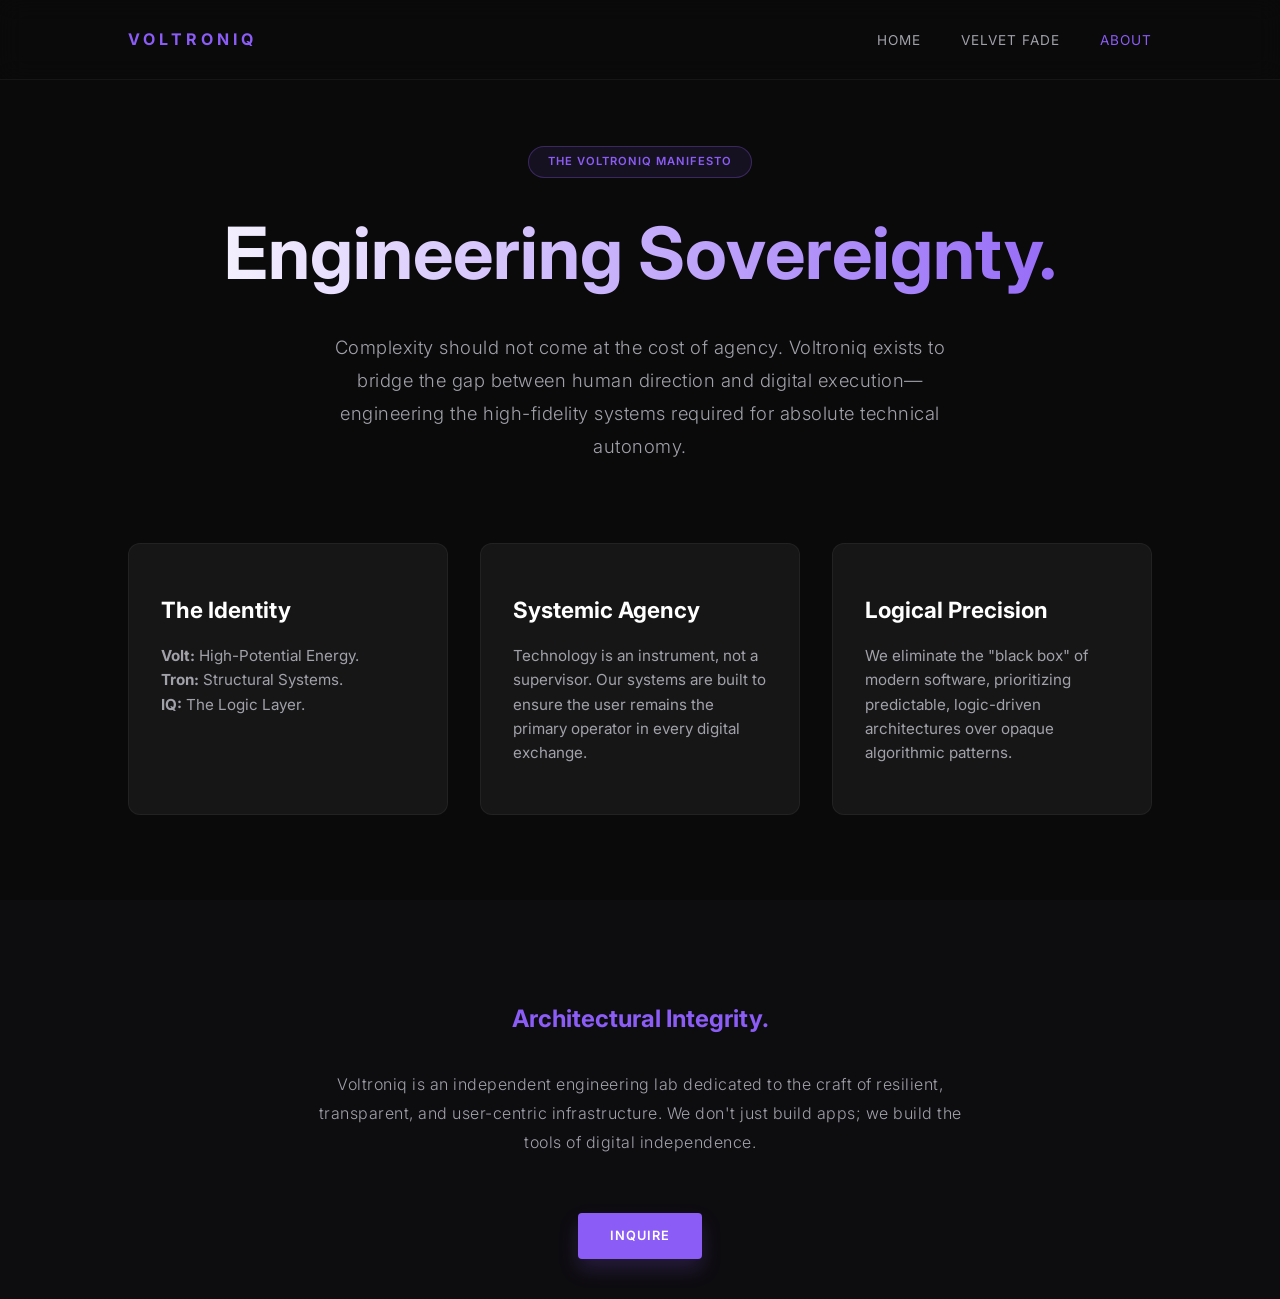
==== about.html @ 8478ec0f "changes to text mission and added about" ====
<!DOCTYPE html>
<html lang="en">
<head>
    <meta charset="UTF-8">
    <meta name="viewport" content="width=device-width, initial-scale=1.0">
    <title>About | Voltroniq</title>
    <link rel="stylesheet" href="style.css">
    <link href="https://fonts.googleapis.com/css2?family=Inter:wght@300;400;700&display=swap" rel="stylesheet">
</head>
<body>
    <nav class="navbar">
        <div class="logo">VOLTRONIQ</div>
        <ul class="nav-links">
            <li><a href="index.html">Home</a></li>
            <li><a href="VelvetFade.html">Velvet Fade</a></li>
            <li><a href="about.html" class="active">About</a></li>
        </ul>
    </nav>

    <header class="app-hero">
        <div class="container">
            <div class="badge">The Voltroniq Manifesto</div>
            <h1>Engineering Sovereignty.</h1>
            <p class="mission-text">
                Complexity should not come at the cost of agency. Voltroniq exists to bridge the gap 
                between human direction and digital execution—engineering the high-fidelity systems 
                required for absolute technical autonomy.
            </p>

            <div class="features-grid">
                <div class="feature-card">
                    <h3>The Identity</h3>
                    <p>
                        <strong>Volt:</strong> High-Potential Energy.<br>
                        <strong>Tron:</strong> Structural Systems.<br>
                        <strong>IQ:</strong> The Logic Layer.
                    </p>
                </div>
                <div class="feature-card">
                    <h3>Systemic Agency</h3>
                    <p>Technology is an instrument, not a supervisor. Our systems are built to ensure the user remains the primary operator in every digital exchange.</p>
                </div>
                <div class="feature-card">
                    <h3>Logical Precision</h3>
                    <p>We eliminate the "black box" of modern software, prioritizing predictable, logic-driven architectures over opaque algorithmic patterns.</p>
                </div>
            </div>
        </div>
    </header>

    <section class="hero" style="min-height: 40vh; background: rgba(139, 92, 246, 0.02);">
        <div class="hero-content">
            <h2 style="margin-bottom: 2rem; color: var(--accent);">Architectural Integrity.</h2>
            <p class="mission-text" style="font-size: 1rem;">
                Voltroniq is an independent engineering lab dedicated to the craft of 
                resilient, transparent, and user-centric infrastructure. 
                We don't just build apps; we build the tools of digital independence.
            </p>
            <a href="mailto:contact@voltroniq.com" class="cta-button" style="padding: 0.8rem 2rem; font-size: 0.8rem;">Inquire</a>
        </div>
    </section>

    <script src="script.js"></script>
</body>
</html>
---- style.css ----
/* VOLTRONIQ CORE STYLESHEET 
    Aesthetic: Dark Mode Tech / Velvet Modern
*/

:root {
    --bg: #0a0a0a;
    --card-bg: #161616;
    --accent: #8b5cf6; /* Velvet Purple */
    --text-main: #ffffff;
    --text-dim: #a1a1aa;
    --nav-height: 80px;
}

* {
    margin: 0;
    padding: 0;
    box-sizing: border-box;
}

body {
    font-family: 'Inter', -apple-system, BlinkMacSystemFont, sans-serif;
    background-color: var(--bg);
    color: var(--text-main);
    line-height: 1.6;
    overflow-x: hidden;
}

/* --- NAVIGATION --- */
.navbar {
    display: flex;
    justify-content: space-between;
    align-items: center;
    padding: 0 10%;
    height: var(--nav-height);
    background: rgba(10, 10, 10, 0.8);
    backdrop-filter: blur(12px);
    -webkit-backdrop-filter: blur(12px);
    position: fixed;
    top: 0;
    width: 100%;
    z-index: 1000;
    border-bottom: 1px solid rgba(255, 255, 255, 0.05);
}

.logo {
    font-weight: 700;
    letter-spacing: 4px;
    color: var(--accent);
    text-transform: uppercase;
}

.nav-links {
    display: flex;
    list-style: none;
}

.nav-links li {
    margin-left: 2.5rem;
}

.nav-links a {
    text-decoration: none;
    color: var(--text-dim);
    transition: 0.3s cubic-bezier(0.4, 0, 0.2, 1);
    font-size: 0.85rem;
    text-transform: uppercase;
    letter-spacing: 1px;
}

.nav-links a:hover, .nav-links a.active {
    color: var(--accent);
}

/* --- HERO & LAYOUT --- */
.hero, .app-hero {
    min-height: 100vh;
    display: flex;
    flex-direction: column;
    align-items: center;
    justify-content: center;
    text-align: center;
    padding: 100px 10% 40px 10%;
}

.hero-content {
    max-width: 900px;
    display: flex;
    flex-direction: column;
    align-items: center;
}

/* --- TYPOGRAPHY --- */
h1 {
    font-size: clamp(2.5rem, 8vw, 4.5rem);
    margin-bottom: 1.5rem;
    font-weight: 700;

    line-height: 1.2;
    padding-bottom: 10px;
    overflow: visible;

    background: linear-gradient(to right, #ffffff, var(--accent));
    -webkit-background-clip: text;
    background-clip: text;
    -webkit-text-fill-color: transparent;
    color: transparent;
}

.mission-text {
    max-width: 650px;
    font-size: 1.15rem;
    color: var(--text-dim);
    margin-bottom: 3.5rem;
    
    margin-left: auto;
    margin-right: auto;
    
    text-align: center; 
    
    letter-spacing: 0.5px;
    font-weight: 300;
    line-height: 1.8;
}

/* --- BUTTONS --- */
.cta-button {
    display: inline-block;
    padding: 1rem 2.8rem;
    background: var(--accent);
    color: #fff;
    text-decoration: none;
    border-radius: 4px;
    font-weight: 600;
    font-size: 0.9rem;
    text-transform: uppercase;
    letter-spacing: 1px;
    box-shadow: 0 10px 20px rgba(139, 92, 246, 0.2);
    transition: all 0.4s ease;
}

.cta-button:hover {
    transform: translateY(-3px);
    box-shadow: 0 15px 30px rgba(139, 92, 246, 0.4);
    filter: brightness(1.1);
}

/* --- APP PAGE FEATURES --- */
.container {
    max-width: 1200px;
    width: 100%;
}

.badge {
    display: inline-block;
    padding: 0.4rem 1.2rem;
    background: rgba(139, 92, 246, 0.1);
    color: var(--accent);
    border: 1px solid rgba(139, 92, 246, 0.3);
    border-radius: 50px;
    font-size: 0.7rem;
    font-weight: 600;
    letter-spacing: 1px;
    margin-bottom: 2rem;
    text-transform: uppercase;
}

.features-grid {
    display: grid;
    grid-template-columns: repeat(auto-fit, minmax(300px, 1fr));
    gap: 2rem;
    margin-top: 5rem;
    width: 100%;
}

.feature-card {
    background: var(--card-bg);
    padding: 3rem 2rem;
    border-radius: 12px;
    border: 1px solid rgba(255, 255, 255, 0.05);
    text-align: left;
    transition: all 0.4s ease;
}

.feature-card:hover {
    border-color: var(--accent);
    transform: translateY(-8px);
    background: rgba(22, 22, 22, 0.8);
}

.feature-card h3 {
    margin-bottom: 1rem;
    font-size: 1.4rem;
    color: #fff;
}

.feature-card p {
    color: var(--text-dim);
    font-size: 0.95rem;
    line-height: 1.6;
}

/* --- RESPONSIVENESS --- */
@media (max-width: 768px) {
    .navbar {
        padding: 0 5%;
    }
    
    .nav-links li {
        margin-left: 1.2rem;
    }

    .hero, .app-hero {
        padding: 120px 5% 60px 5%;
    }

    .mission-text {
        font-size: 1rem;
    }
}
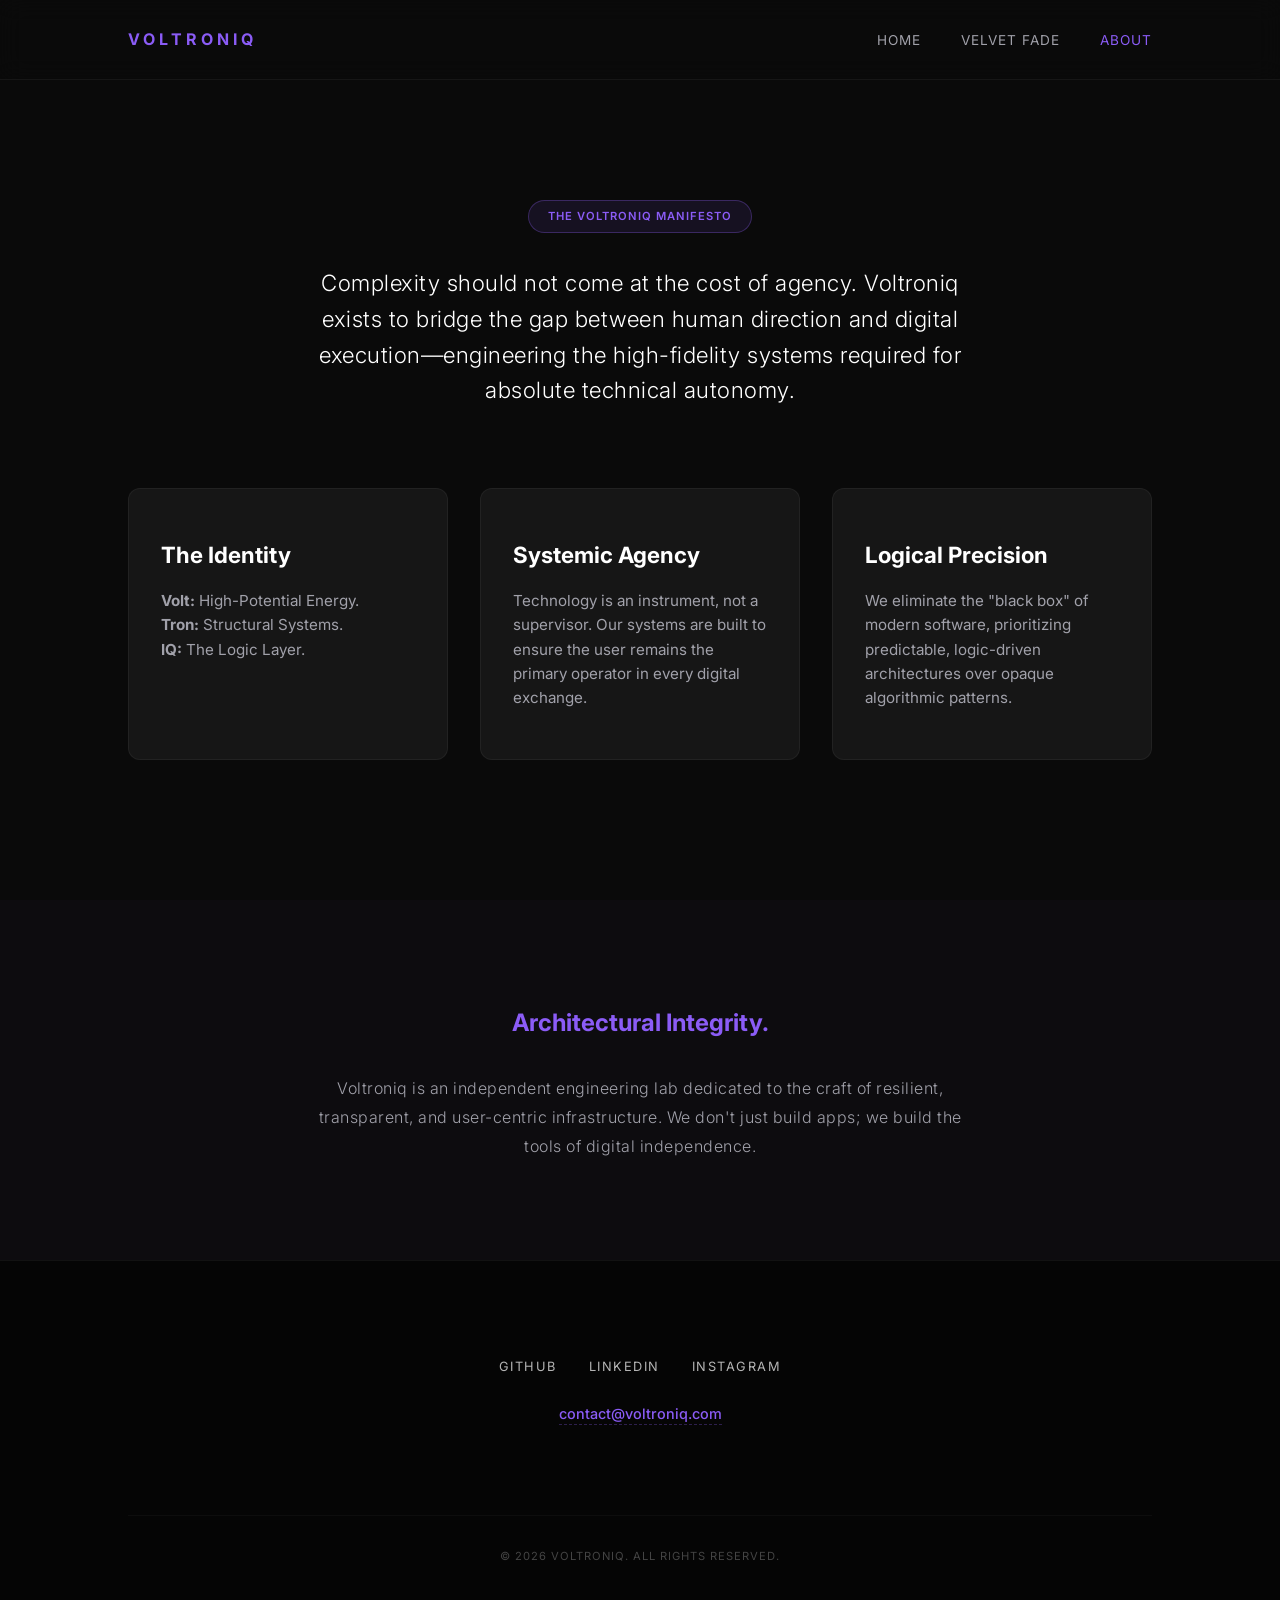
==== commit d2e8ec18: "added footer" ====
--- a/about.html
+++ b/about.html
@@ -20,7 +20,6 @@
     <header class="app-hero">
         <div class="container">
             <div class="badge">The Voltroniq Manifesto</div>
-            <h1>Engineering Sovereignty.</h1>
             <p class="mission-text">
                 Complexity should not come at the cost of agency. Voltroniq exists to bridge the gap 
                 between human direction and digital execution—engineering the high-fidelity systems 
@@ -56,9 +55,27 @@
                 resilient, transparent, and user-centric infrastructure. 
                 We don't just build apps; we build the tools of digital independence.
             </p>
-            <a href="mailto:contact@voltroniq.com" class="cta-button" style="padding: 0.8rem 2rem; font-size: 0.8rem;">Inquire</a>
         </div>
     </section>
+
+    <footer class="main-footer">
+        <div class="footer-content">
+            
+            <div class="social-links">
+                <a href="https://github.com/voltroniq" target="_blank">GitHub</a>
+                <a href="https://www.linkedin.com/company/voltroniq" target="_blank">LinkedIn</a>
+                <a href="https://www.instagram.com/voltroniq" target="_blank">Instagram</a>
+            </div>
+
+            <div class="footer-contact">
+                <a href="mailto:contact@voltroniq.com" class="email-link">contact@voltroniq.com</a>
+            </div>
+
+            <div class="footer-bottom">
+                <p>&copy; 2026 Voltroniq. All rights reserved.</p>
+            </div>
+        </div>
+    </footer>
 
     <script src="script.js"></script>
 </body>
--- a/style.css
+++ b/style.css
@@ -89,6 +89,12 @@
     align-items: center;
 }
 
+.app-hero .mission-text {
+    font-size: 1.4rem; /* Slightly larger than the standard 1.15rem */
+    line-height: 1.6;
+    color: #ffffff;    /* Brighter white to command attention */
+}
+
 /* --- TYPOGRAPHY --- */
 h1 {
     font-size: clamp(2.5rem, 8vw, 4.5rem);
@@ -199,6 +205,71 @@
     line-height: 1.6;
 }
 
+/* --- FOOTER STYLES --- */
+.main-footer {
+    padding: 6rem 10% 3rem 10%;
+    background: #050505; /* Slightly darker than main bg for depth */
+    border-top: 1px solid rgba(255, 255, 255, 0.05);
+    text-align: center;
+}
+
+.footer-content {
+    max-width: 1200px;
+    margin: 0 auto;
+    display: flex;
+    flex-direction: column;
+    align-items: center;
+    gap: 1.5rem;
+}
+
+.social-links {
+    display: flex;
+    gap: 2rem;
+}
+
+.social-links a {
+    text-decoration: none;
+    color: var(--text-main);
+    font-size: 0.8rem;
+    text-transform: uppercase;
+    letter-spacing: 1.5px;
+    transition: color 0.3s ease;
+    opacity: 0.7;
+}
+
+.social-links a:hover {
+    color: var(--accent);
+    opacity: 1;
+}
+
+.email-link {
+    text-decoration: none;
+    color: var(--accent);
+    font-size: 0.9rem;
+    font-weight: 500;
+    border-bottom: 1px dashed rgba(139, 92, 246, 0.3);
+    padding-bottom: 2px;
+    transition: 0.3s;
+}
+
+.email-link:hover {
+    border-bottom-color: var(--accent);
+}
+
+.footer-bottom {
+    margin-top: 4rem;
+    padding-top: 2rem;
+    border-top: 1px solid rgba(255, 255, 255, 0.03);
+    width: 100%;
+}
+
+.footer-bottom p {
+    color: #444;
+    font-size: 0.7rem;
+    text-transform: uppercase;
+    letter-spacing: 1px;
+}
+
 /* --- RESPONSIVENESS --- */
 @media (max-width: 768px) {
     .navbar {
@@ -216,4 +287,12 @@
     .mission-text {
         font-size: 1rem;
     }
+}
+
+@media (max-width: 480px) {
+    .social-links {
+        gap: 1.2rem;
+        flex-wrap: wrap;
+        justify-content: center;
+    }
 }
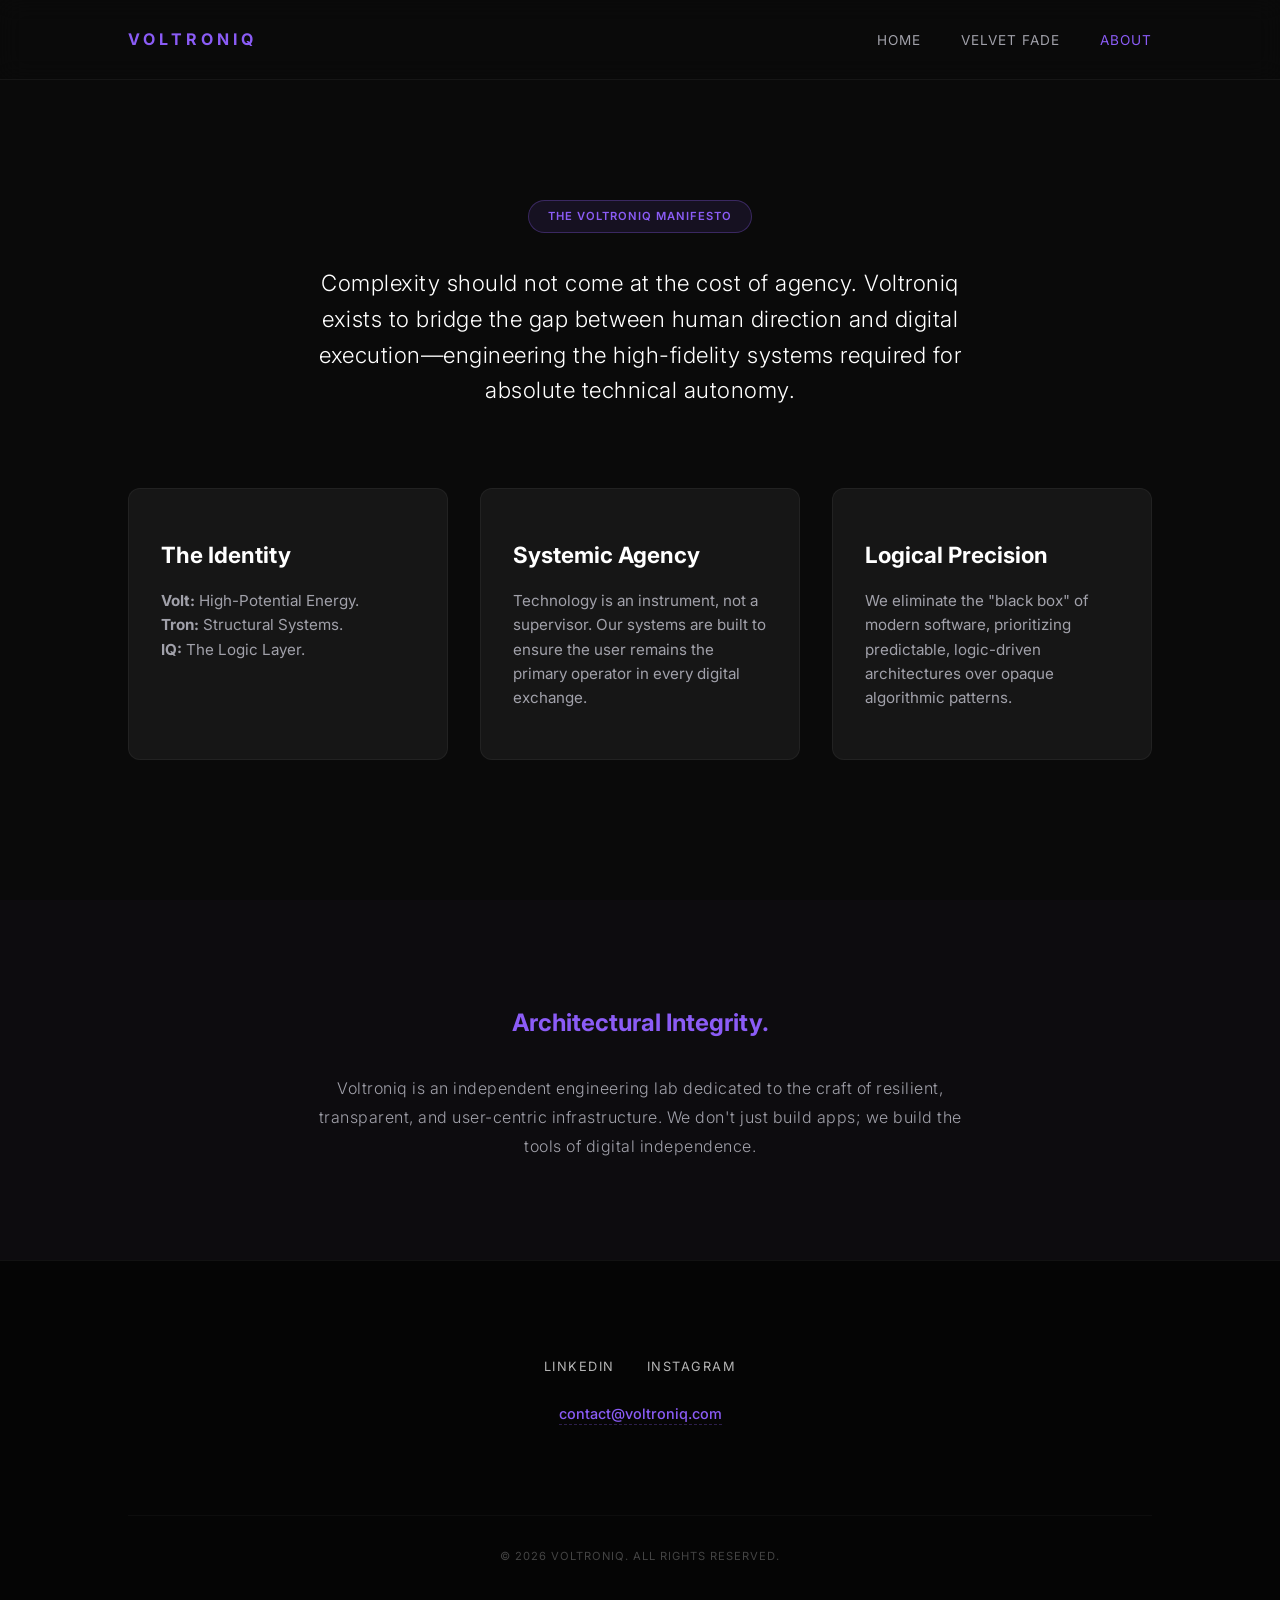
==== commit dff6e530: "removed github link" ====
--- a/about.html
+++ b/about.html
@@ -62,7 +62,6 @@
         <div class="footer-content">
             
             <div class="social-links">
-                <a href="https://github.com/voltroniq" target="_blank">GitHub</a>
                 <a href="https://www.linkedin.com/company/voltroniq" target="_blank">LinkedIn</a>
                 <a href="https://www.instagram.com/voltroniq" target="_blank">Instagram</a>
             </div>
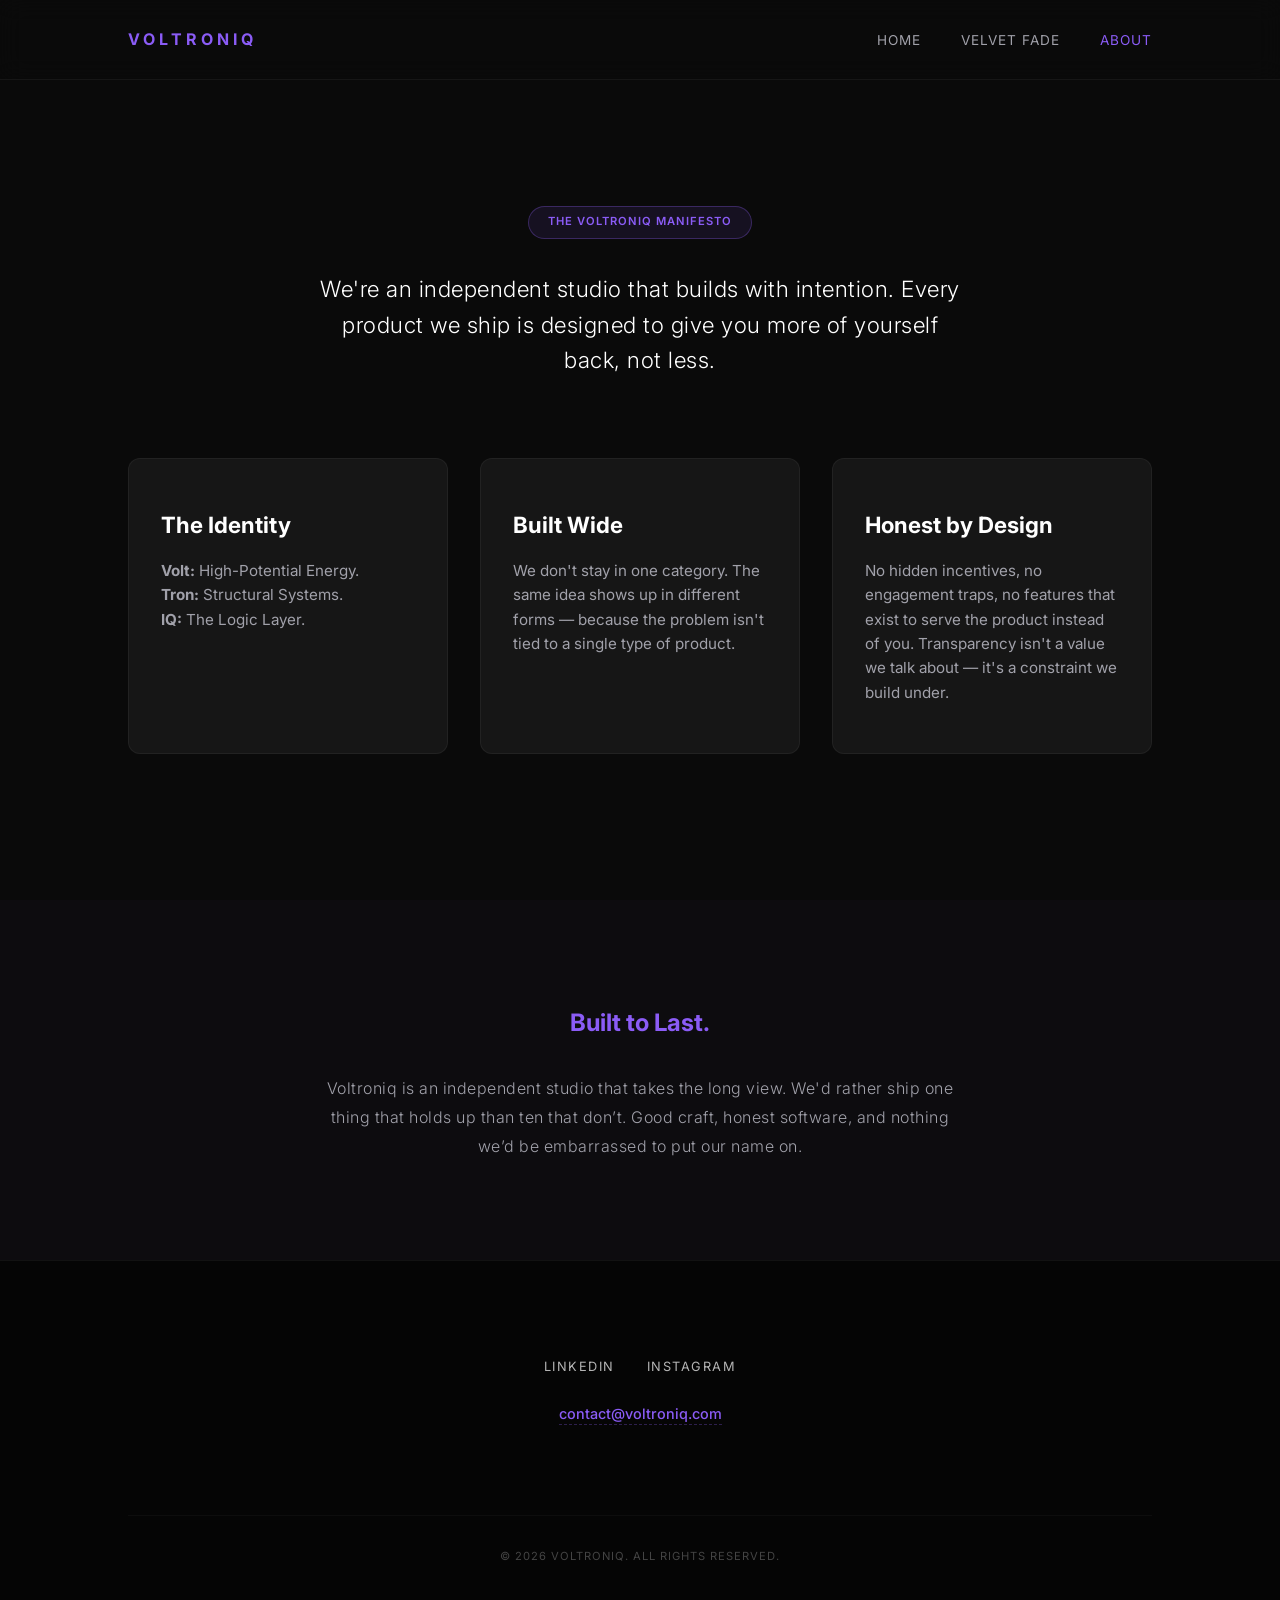
==== commit 1a7b5984: "updated all writing" ====
--- a/about.html
+++ b/about.html
@@ -21,9 +21,8 @@
         <div class="container">
             <div class="badge">The Voltroniq Manifesto</div>
             <p class="mission-text">
-                Complexity should not come at the cost of agency. Voltroniq exists to bridge the gap 
-                between human direction and digital execution—engineering the high-fidelity systems 
-                required for absolute technical autonomy.
+                We're an independent studio that builds with intention.
+                Every product we ship is designed to give you more of yourself back, not less.
             </p>
 
             <div class="features-grid">
@@ -36,12 +35,12 @@
                     </p>
                 </div>
                 <div class="feature-card">
-                    <h3>Systemic Agency</h3>
-                    <p>Technology is an instrument, not a supervisor. Our systems are built to ensure the user remains the primary operator in every digital exchange.</p>
+                    <h3>Built Wide</h3>
+                    <p>We don't stay in one category. The same idea shows up in different forms — because the problem isn't tied to a single type of product.</p>
                 </div>
                 <div class="feature-card">
-                    <h3>Logical Precision</h3>
-                    <p>We eliminate the "black box" of modern software, prioritizing predictable, logic-driven architectures over opaque algorithmic patterns.</p>
+                    <h3>Honest by Design</h3>
+                    <p>No hidden incentives, no engagement traps, no features that exist to serve the product instead of you. Transparency isn't a value we talk about — it's a constraint we build under.</p>
                 </div>
             </div>
         </div>
@@ -49,11 +48,11 @@
 
     <section class="hero" style="min-height: 40vh; background: rgba(139, 92, 246, 0.02);">
         <div class="hero-content">
-            <h2 style="margin-bottom: 2rem; color: var(--accent);">Architectural Integrity.</h2>
+            <h2 style="margin-bottom: 2rem; color: var(--accent);">Built to Last.</h2>
             <p class="mission-text" style="font-size: 1rem;">
-                Voltroniq is an independent engineering lab dedicated to the craft of 
-                resilient, transparent, and user-centric infrastructure. 
-                We don't just build apps; we build the tools of digital independence.
+                Voltroniq is an independent studio that takes the long view.
+                We'd rather ship one thing that holds up than ten that don’t.
+                Good craft, honest software, and nothing we’d be embarrassed to put our name on.
             </p>
         </div>
     </section>
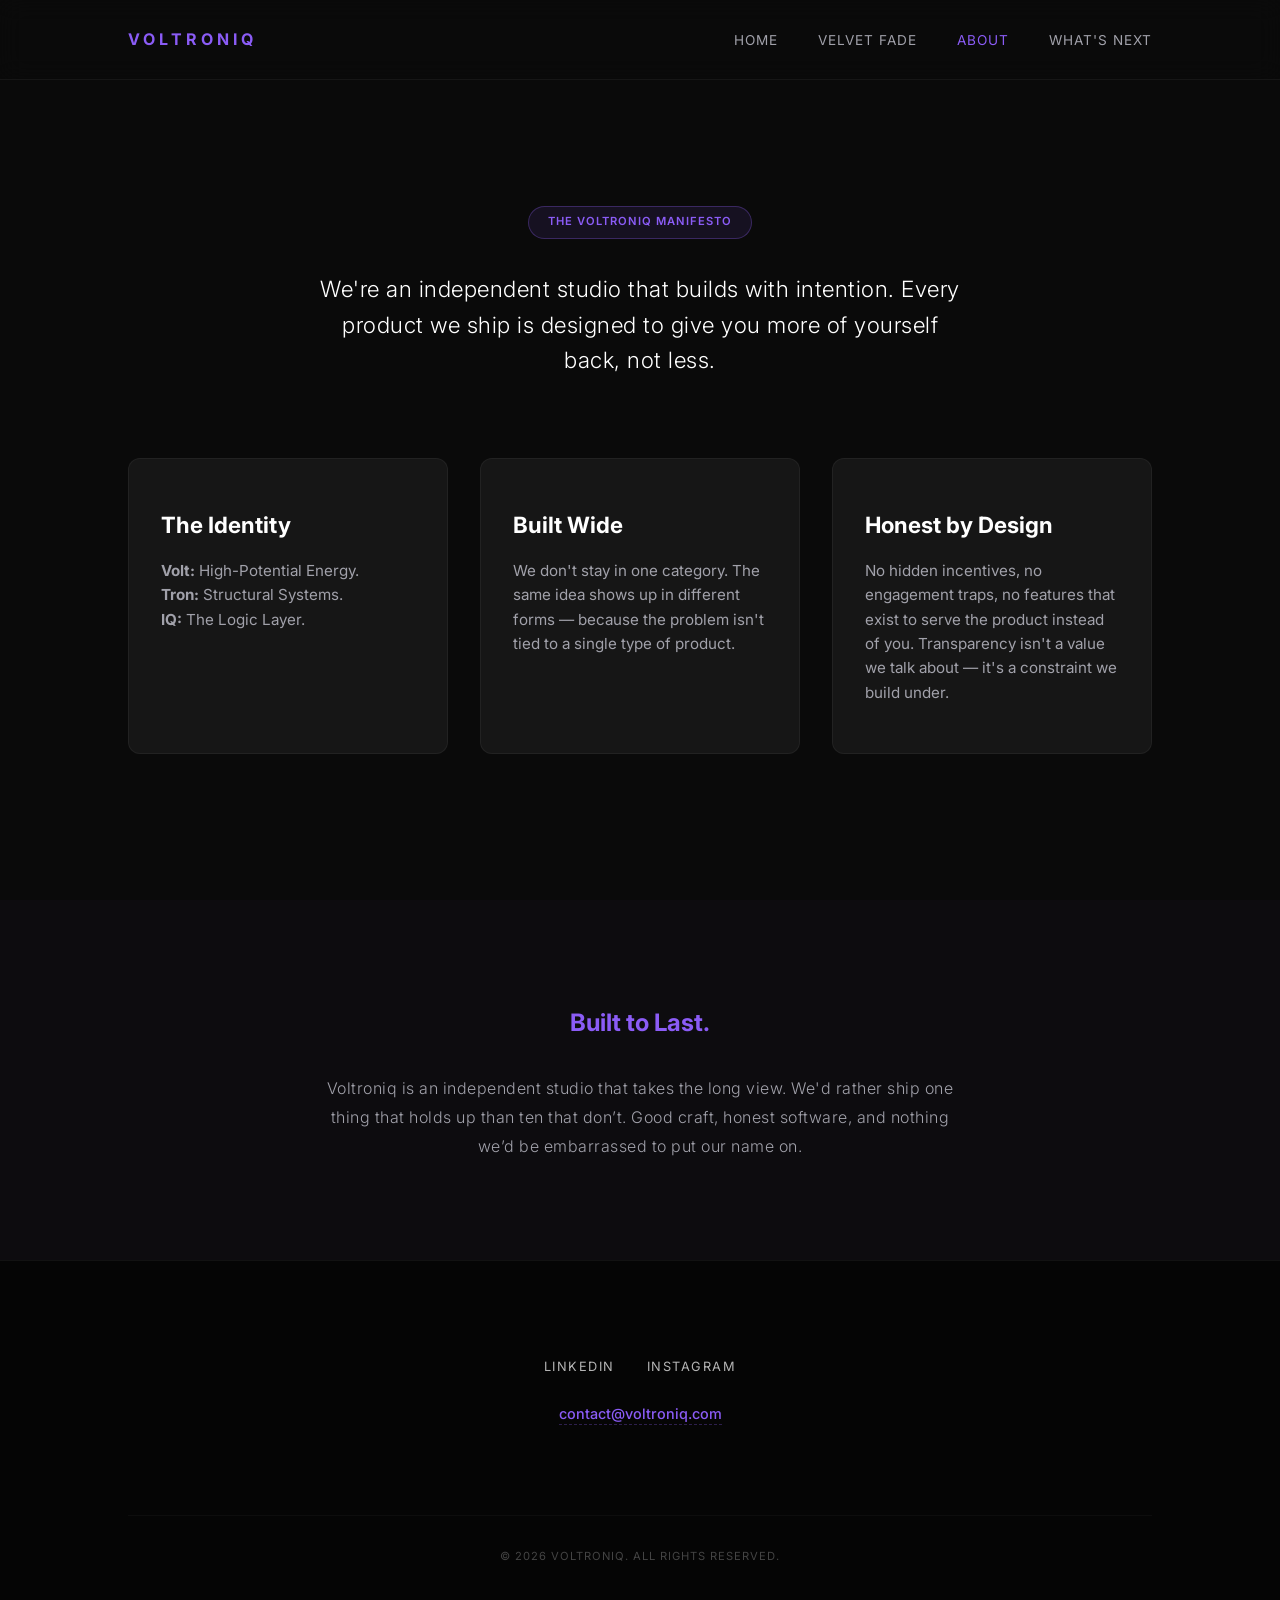
==== commit 24572adb: "fixed route issue" ====
--- a/about.html
+++ b/about.html
@@ -11,9 +11,10 @@
     <nav class="navbar">
         <div class="logo">VOLTRONIQ</div>
         <ul class="nav-links">
-            <li><a href="index.html">Home</a></li>
+            <li><a href="/">Home</a></li>
             <li><a href="VelvetFade.html">Velvet Fade</a></li>
             <li><a href="about.html" class="active">About</a></li>
+            <li><a href="next.html">What's Next</a></li>
         </ul>
     </nav>
 
